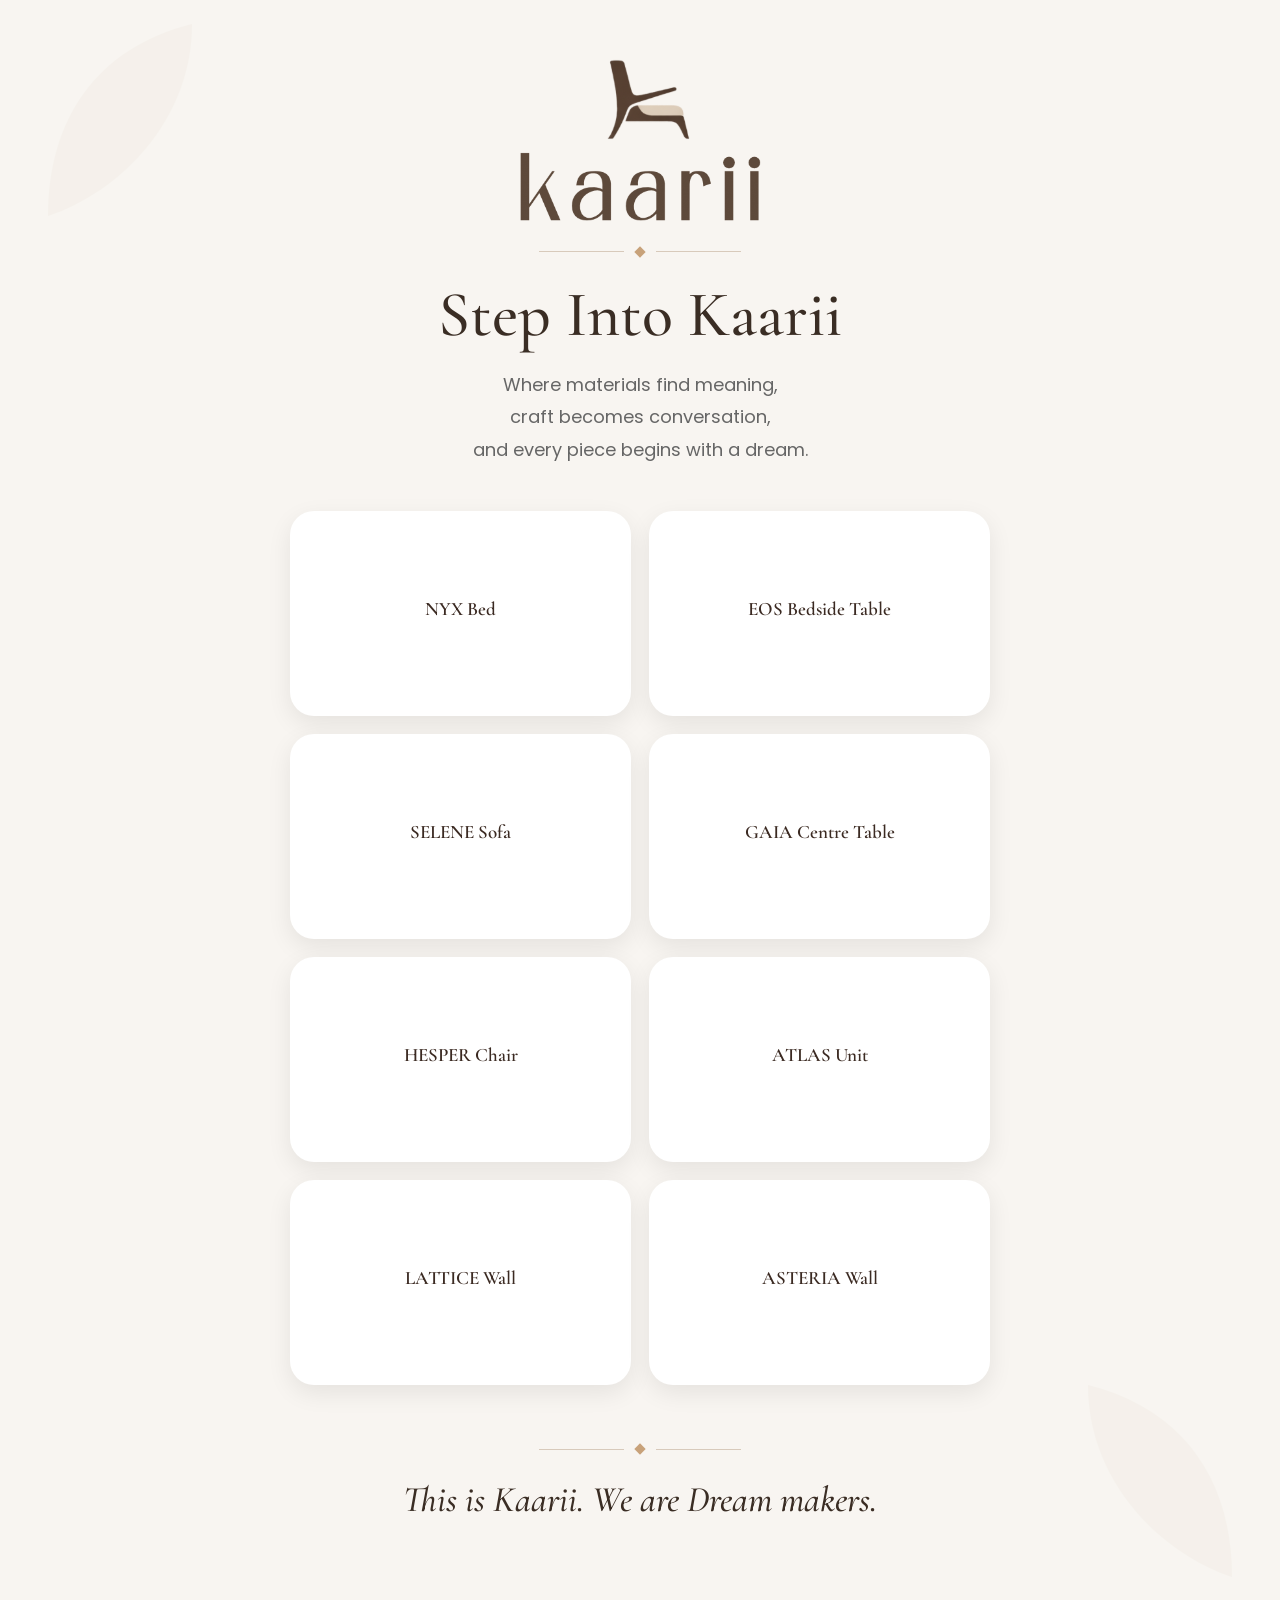
==== videos.html @ 9a7a444e "Create videos.html" ====
<!DOCTYPE html>
<html lang="en">

<head>

    <meta charset="UTF-8">
    <meta name="viewport" content="width=device-width, initial-scale=1.0">

    <title>Kaarii</title>

    <!-- Google Fonts -->
    <link rel="preconnect" href="https://fonts.googleapis.com">
    <link rel="preconnect" href="https://fonts.gstatic.com" crossorigin>

    <link href="https://fonts.googleapis.com/css2?family=Cormorant+Garamond:wght@400;500;600;700&family=Poppins:wght@300;400;500;600&display=swap" rel="stylesheet">

    <!-- Material Icons -->
    <link rel="stylesheet"
          href="https://fonts.googleapis.com/css2?family=Material+Symbols+Outlined" />

    <!-- Main CSS -->
    <link rel="stylesheet" href="style.css?v=10">

</head>

<body>

<div class="page">

    <!-- Decorative Background -->

    <div class="bg-circle bg1"></div>
    <div class="bg-circle bg2"></div>

    <main class="container">

        <!-- ==========================
                LOGO
        =========================== -->

        <div class="logo">

            <img src="images/Kaarii_LOGO.png"
                 alt="Kaarii Logo">

        </div>

        <!-- ==========================
                COMPANY
        =========================== -->

        <!-- Decorative Divider -->

        <div class="divider">

            <span></span>

            <div class="diamond"></div>

            <span></span>

        </div>

        <!-- ==========================
                TITLE
        =========================== -->

        <h1 class="title">

            Step Into Kaarii

        </h1>

        <!-- ==========================
                SUBTITLE
        =========================== -->

        <p class="subtitle">

            Where materials find meaning,<br>
            craft becomes conversation,<br>
            and every piece begins with a dream.

        </p>

        <!-- ==========================
                CARD GRID
        =========================== -->

       <section class="cards">

        <a href="#" class="card">
            <h3>NYX Bed</h3>
        </a>
    
        <a href="#" class="card">
            <h3>EOS Bedside Table</h3>
        </a>
    
        <a href="#" class="card">
            <h3>SELENE Sofa</h3>
        </a>
    
        <a href="#" class="card">
            <h3>GAIA Centre Table</h3>
        </a>
    
        <a href="#" class="card">
            <h3>HESPER Chair</h3>
        </a>
    
        <a href="#" class="card">
            <h3>ATLAS Unit</h3>
        </a>
    
        <a href="#" class="card">
            <h3>LATTICE Wall</h3>
        </a>
    
        <a href="#" class="card">
            <h3>ASTERIA Wall</h3>
        </a>
    
    </section>

        <!-- ==========================
                FOOTER DIVIDER
        =========================== -->

        <div class="divider footer-divider">

            <span></span>

            <div class="diamond"></div>

            <span></span>

        </div>

        <!-- ==========================
                FOOTER
        =========================== -->

        <footer>

            <h2>

                This is Kaarii. We are Dream makers.

            </h2>

        </footer>

    </main>

</div>

<!-- Main JavaScript -->

<script src="script.js"></script>

</body>

</html>
---- style.css ----
/* =====================================================
   KAARII LANDING PAGE
   PART 1
===================================================== */

*{
    margin:0;
    padding:0;
    box-sizing:border-box;
}

body{

    background:#F8F5F1;

    font-family:'Poppins',sans-serif;

    color:#3A2D24;

    overflow-x:hidden;

}

.page{

    position:relative;

    min-height:100vh;

}

/*==============================
BACKGROUND LEAVES
==============================*/

.bg-circle{

    position:absolute;

    pointer-events:none;

    opacity:.18;

}

.bg1{

    top:0;

    left:0;

    width:240px;

    height:240px;

    background:url("images/leaf-left.svg");

    background-size:contain;

    background-repeat:no-repeat;

}

.bg2{

    right:0;

    bottom:0;

    width:240px;

    height:240px;

    background:url("images/leaf-right.svg");

    background-size:contain;

    background-repeat:no-repeat;

}

/*==============================
MAIN CONTAINER
==============================*/

.container{

    width:min(95%,700px);

    margin:auto;

    padding:45px 0 70px;

    text-align:center;

}

/*==============================
LOGO
==============================*/

.logo{

    margin-bottom:-8px;

}

.logo img{

    width:260px;

    display:block;

    margin:auto;

}

/*==============================
COMPANY NAME
==============================*/

.company{

    font-family:'Cormorant Garamond',serif;

    font-size:58px;

    font-weight:500;

    margin-top:5px;

    color:#3B2A22;

}

/*==============================
DIVIDER
==============================*/

.divider{

    display:flex;

    align-items:center;

    justify-content:center;

    gap:12px;

    margin:22px auto;

}

.divider span{

    width:85px;

    height:1px;

    background:#D8CABB;

}

.diamond{

    width:8px;

    height:8px;

    background:#C8A27A;

    transform:rotate(45deg);

}

/*==============================
TITLE
==============================*/

.title{

    font-family:'Cormorant Garamond',serif;

    font-size:64px;

    font-weight:500;

    line-height:1.15;

    margin-bottom:18px;

}

/*==============================
SUBTITLE
==============================*/

.subtitle{

    font-size:18px;

    line-height:1.8;

    color:#666;

    margin-bottom:45px;

}

/*==============================
CARD GRID
==============================*/

.cards{

    display:grid;

    grid-template-columns:1fr 1fr;

    gap:18px;

    width:100%;

}

/*==============================
CARDS
==============================*/

.card{

    background:#FFFFFF;

    border-radius:24px;

    text-decoration:none;

    color:#3B2A22;

    min-height:205px;

    padding:24px 20px;

    display:flex;

    flex-direction:column;

    align-items:center;

    justify-content:center;

    box-shadow:0 8px 24px rgba(0,0,0,.08);

    transition:.30s;

    position:relative;

}

.card:hover{

    transform:translateY(-6px);

    box-shadow:0 18px 40px rgba(0,0,0,.12);

}

/*==============================
ICON CIRCLE
==============================*/

.icon-circle{

    width:88px;

    height:88px;

    border-radius:50%;

    background:#F3ECE3;

    display:flex;

    align-items:center;

    justify-content:center;

    margin-bottom:18px;

}

/*==============================
SVG ICONS
==============================*/

.icon-circle img{

    width:42px;

    height:42px;

    object-fit:contain;

}

/*==============================
MATERIAL ICONS
==============================*/

.material-symbols-outlined{

    font-size:42px;

    color:#9C7353;

    font-variation-settings:
    'FILL' 0,
    'wght' 300,
    'GRAD' 0,
    'opsz' 48;

}

/*==============================
CARD TITLE
==============================*/

.card h3{

    font-size:19px;

    font-weight:600;

    margin-bottom:10px;

    line-height:1.35;

    font-family:'Cormorant Garamond',serif;

}

/*==============================
CARD DESCRIPTION
==============================*/

.card p{

    font-size:13px;

    line-height:1.55;

    color:#666;

}

/*==============================
FOOTER
==============================*/

.footer-divider{

    margin-top:60px;

    margin-bottom:25px;

}

footer h2{

    font-family:'Cormorant Garamond',serif;

    font-size:36px;

    font-style:italic;

    font-weight:500;

    margin-bottom:10px;

}

footer p{

    color:#777;

    line-height:1.7;

    font-size:15px;

}

/*==============================
RESPONSIVE
==============================*/

@media(max-width:520px){

    .container{

        width:92%;

    }

    .logo img{

        width:165px;

    }

    .company{

        font-size:48px;

    }

    .title{

        font-size:46px;

    }

    .subtitle{

        font-size:16px;

        margin-bottom:36px;

    }

    .cards{

        gap:16px;

    }

    .card{

        min-height:170px;

        padding:18px;

    }

    .icon-circle{

        width:68px;

        height:68px;

    }

    .icon-circle img{

        width:36px;

        height:36px;

    }

    .material-symbols-outlined{

        font-size:36px;

    }

    .card h3{

        font-size:17px;

    }

    .card p{

        font-size:12px;

    }

    footer h2{

        font-size:30px;

    }

}
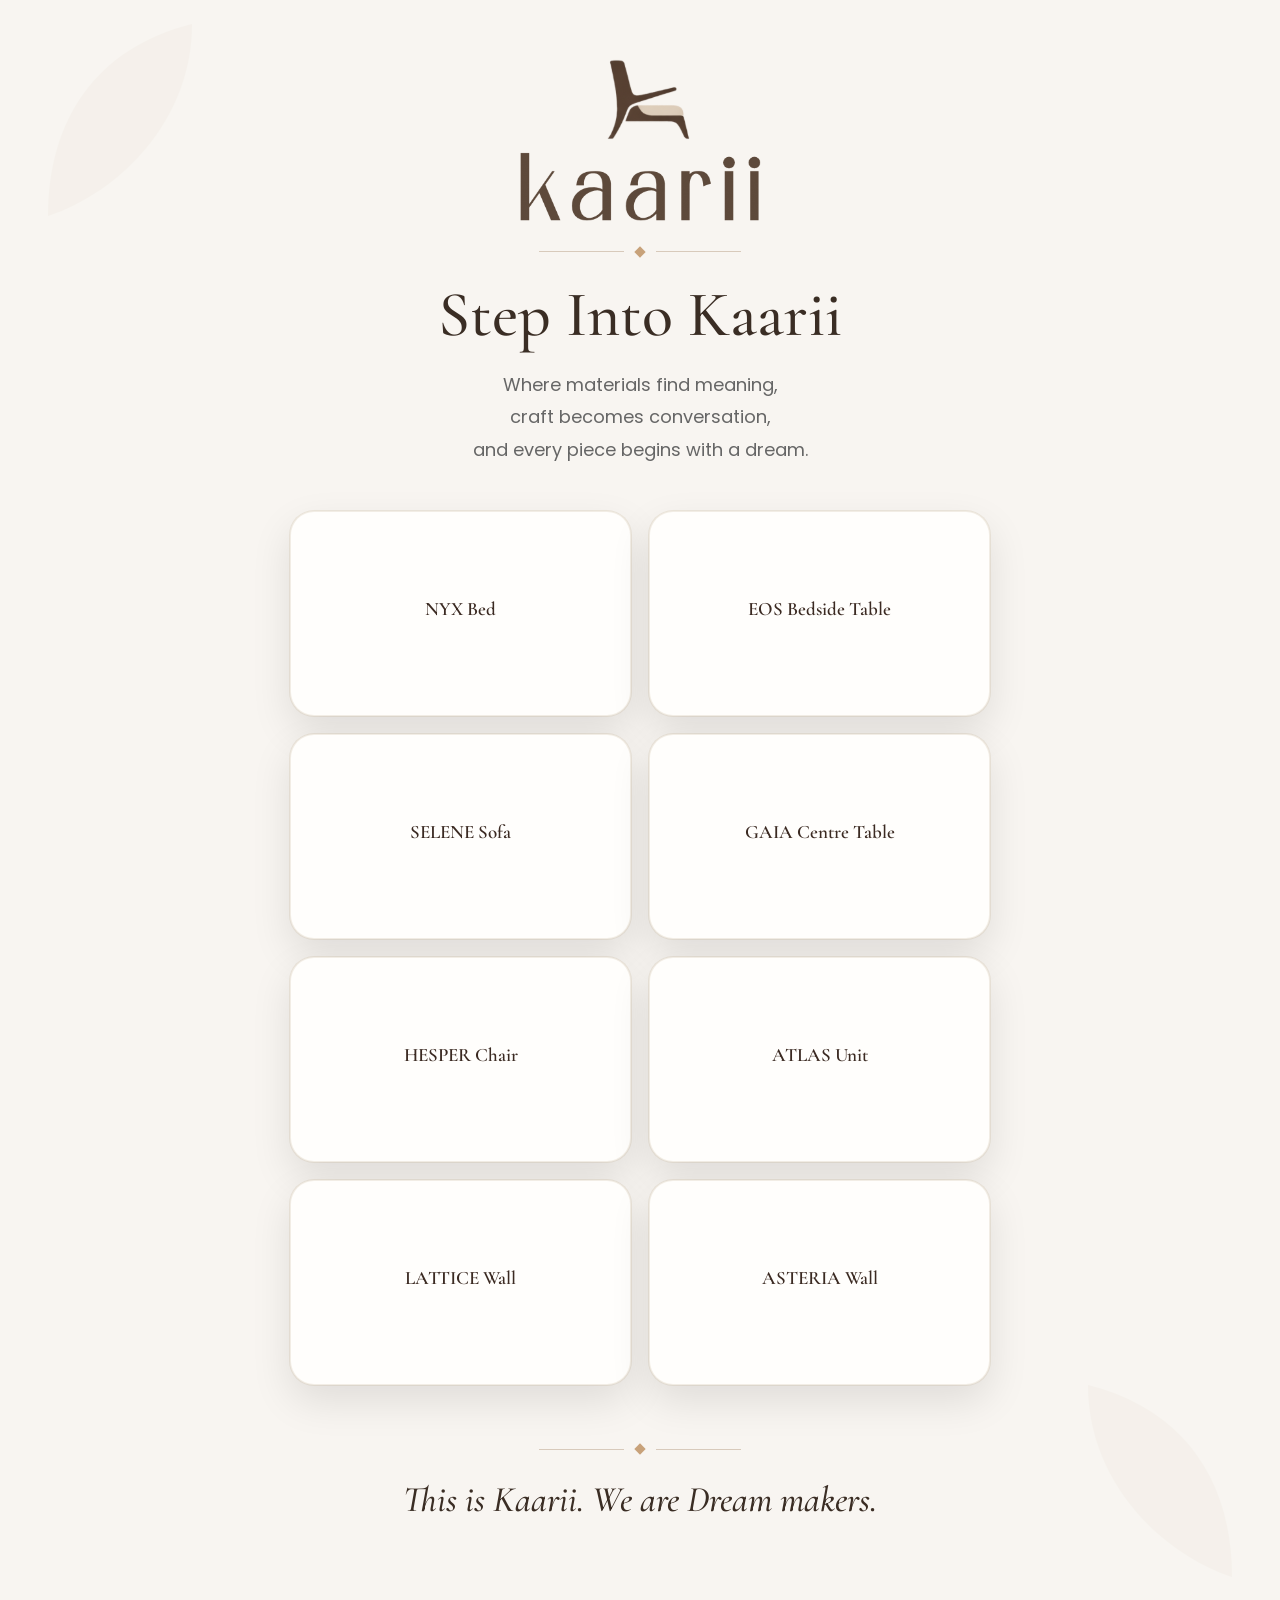
==== commit f12f0eef: "Update videos.html" ====
--- a/videos.html
+++ b/videos.html
@@ -89,7 +89,10 @@
 
        <section class="cards">
 
-        <a href="#" class="card">
+        <a href="https://drive.google.com/file/d/1grG7DS7yintMbQC1CEEmBCKBFuLFuIXA/view?usp=sharing"
+           class="card"
+           target="_blank"
+           rel="noopener noreferrer">
             <h3>NYX Bed</h3>
         </a>
     
--- a/style.css
+++ b/style.css
@@ -229,7 +229,8 @@
 
 .card{
 
-    background:#FFFFFF;
+    background:#FFFEFC;
+    border:1px solid rgba(184,162,122,.18);
 
     border-radius:24px;
 
@@ -249,11 +250,14 @@
 
     justify-content:center;
 
-    box-shadow:0 8px 24px rgba(0,0,0,.08);
+    box-shadow:
+       0 0 0 1px rgba(184,162,122,.18),
+       0 16px 40px rgba(0,0,0,.10);;
 
     transition:.30s;
 
     position:relative;
+    overflow:hidden;
 
 }
 
@@ -261,7 +265,9 @@
 
     transform:translateY(-6px);
 
-    box-shadow:0 18px 40px rgba(0,0,0,.12);
+    box-shadow:
+       0 18px 42px rgba(60,45,30,.14),
+       0 4px 12px rgba(60,45,30,.08);
 
 }
 
